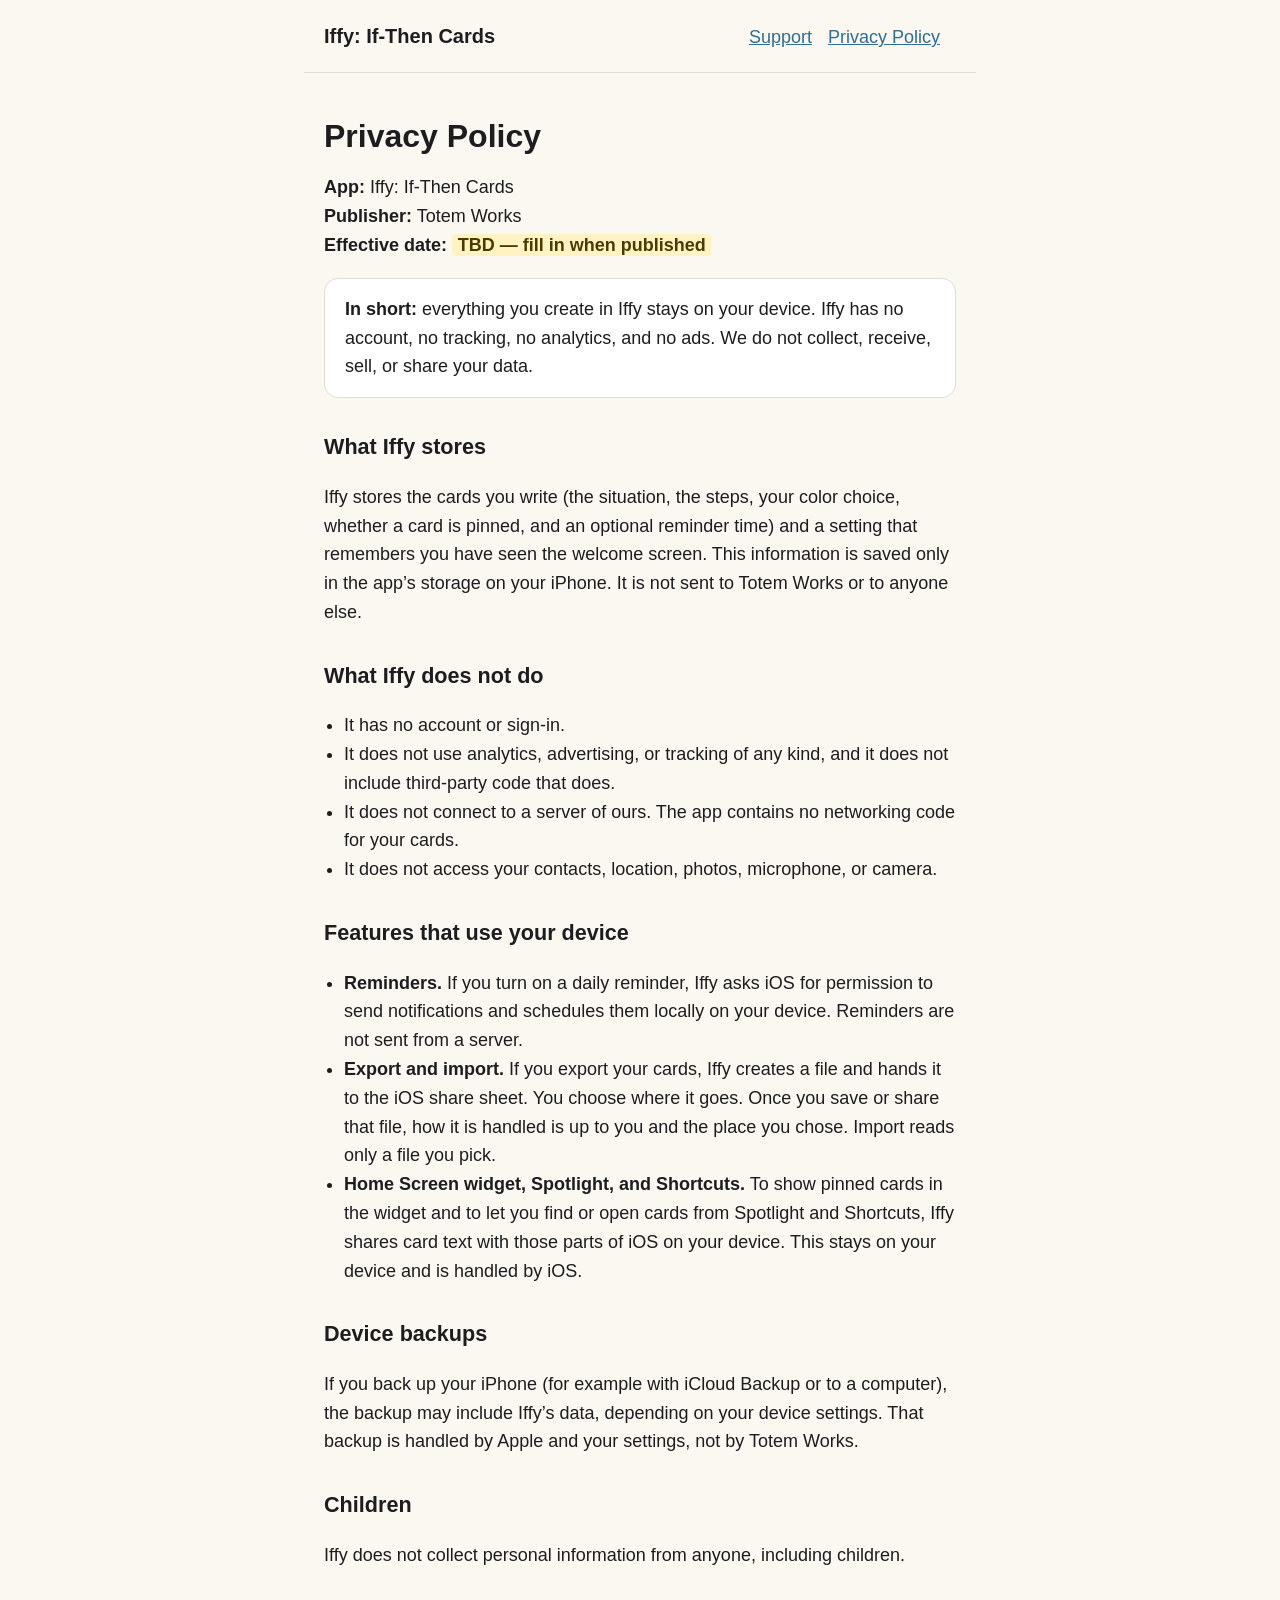
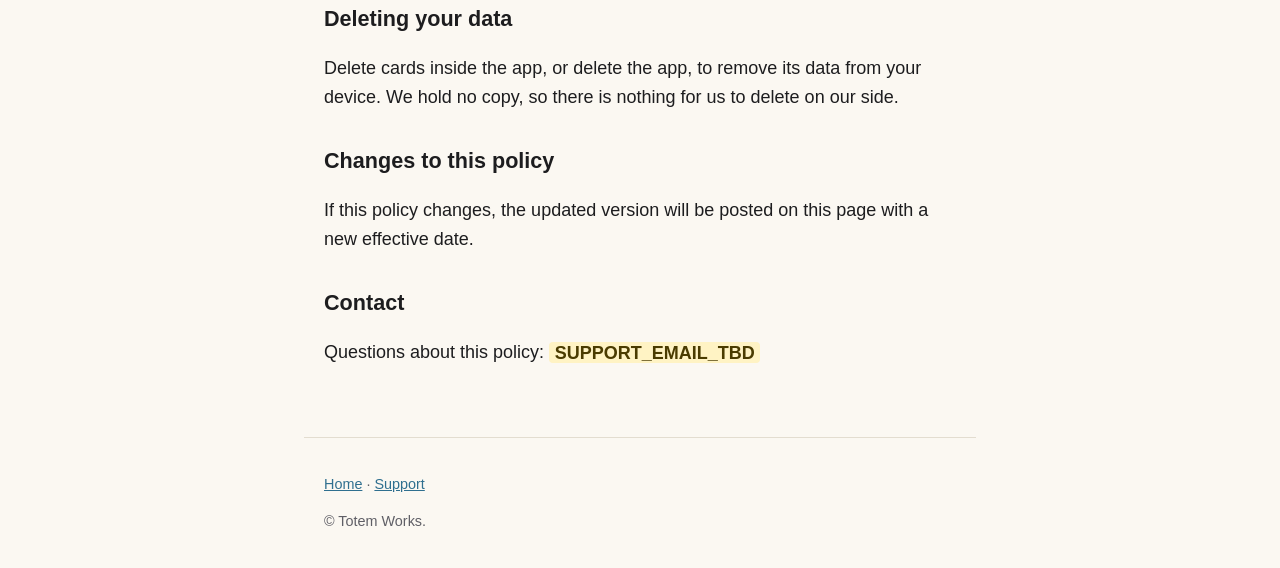
==== privacy.html @ 039c923c "Iffy support and privacy site" ====
<!DOCTYPE html>
<html lang="en">
<head>
  <meta charset="utf-8">
  <meta name="viewport" content="width=device-width, initial-scale=1">
  <title>Privacy Policy – Iffy: If-Then Cards</title>
  <meta name="description" content="Privacy policy for Iffy: If-Then Cards. All data stays on your device.">
  <link rel="stylesheet" href="style.css">
</head>
<body>
  <header>
    <a class="brand" href="index.html">Iffy: If-Then Cards</a>
    <nav><a href="support.html">Support</a><a href="privacy.html">Privacy Policy</a></nav>
  </header>
  <main>
    <h1>Privacy Policy</h1>
    <p><strong>App:</strong> Iffy: If-Then Cards<br>
    <strong>Publisher:</strong> Totem Works<br>
    <strong>Effective date:</strong> <span class="todo">TBD &mdash; fill in when published</span></p>

    <div class="card">
      <strong>In short:</strong> everything you create in Iffy stays on your device. Iffy has no account, no tracking, no analytics, and no ads. We do not collect, receive, sell, or share your data.
    </div>

    <h2>What Iffy stores</h2>
    <p>Iffy stores the cards you write (the situation, the steps, your color choice, whether a card is pinned, and an optional reminder time) and a setting that remembers you have seen the welcome screen. This information is saved only in the app&rsquo;s storage on your iPhone. It is not sent to Totem Works or to anyone else.</p>

    <h2>What Iffy does not do</h2>
    <ul>
      <li>It has no account or sign-in.</li>
      <li>It does not use analytics, advertising, or tracking of any kind, and it does not include third-party code that does.</li>
      <li>It does not connect to a server of ours. The app contains no networking code for your cards.</li>
      <li>It does not access your contacts, location, photos, microphone, or camera.</li>
    </ul>

    <h2>Features that use your device</h2>
    <ul>
      <li><strong>Reminders.</strong> If you turn on a daily reminder, Iffy asks iOS for permission to send notifications and schedules them locally on your device. Reminders are not sent from a server.</li>
      <li><strong>Export and import.</strong> If you export your cards, Iffy creates a file and hands it to the iOS share sheet. You choose where it goes. Once you save or share that file, how it is handled is up to you and the place you chose. Import reads only a file you pick.</li>
      <li><strong>Home Screen widget, Spotlight, and Shortcuts.</strong> To show pinned cards in the widget and to let you find or open cards from Spotlight and Shortcuts, Iffy shares card text with those parts of iOS on your device. This stays on your device and is handled by iOS.</li>
    </ul>

    <h2>Device backups</h2>
    <p>If you back up your iPhone (for example with iCloud Backup or to a computer), the backup may include Iffy&rsquo;s data, depending on your device settings. That backup is handled by Apple and your settings, not by Totem Works.</p>

    <h2>Children</h2>
    <p>Iffy does not collect personal information from anyone, including children.</p>

    <h2>Deleting your data</h2>
    <p>Delete cards inside the app, or delete the app, to remove its data from your device. We hold no copy, so there is nothing for us to delete on our side.</p>

    <h2>Changes to this policy</h2>
    <p>If this policy changes, the updated version will be posted on this page with a new effective date.</p>

    <h2>Contact</h2>
    <p>Questions about this policy: <span class="todo">SUPPORT_EMAIL_TBD</span></p>
  </main>
  <footer>
    <p><a href="index.html">Home</a> &middot; <a href="support.html">Support</a></p>
    <p>&copy; Totem Works.</p>
  </footer>
</body>
</html>
---- style.css ----
:root { color-scheme: light dark; --fg:#1d1d1f; --bg:#fbf8f2; --muted:#5f5f66; --accent:#2f6f8f; --card:#ffffff; --line:#e3ddd0; }
@media (prefers-color-scheme: dark) { :root { --fg:#f2f2f4; --bg:#17181a; --muted:#a4a4ad; --accent:#7fc0de; --card:#222427; --line:#34373b; } }
* { box-sizing: border-box; }
body { margin:0; font:18px/1.6 -apple-system, BlinkMacSystemFont, "Segoe UI", Roboto, Helvetica, Arial, sans-serif; color:var(--fg); background:var(--bg); }
header, main, footer { max-width: 42rem; margin: 0 auto; padding: 1.25rem; }
header { display:flex; flex-wrap:wrap; gap:.5rem 1.5rem; align-items:baseline; justify-content:space-between; border-bottom:1px solid var(--line); }
header .brand { font-weight:700; font-size:1.25rem; color:var(--fg); text-decoration:none; }
nav a { margin-right:1rem; color:var(--accent); }
h1 { font-size:2rem; line-height:1.2; margin:1.5rem 0 .75rem; }
h2 { font-size:1.35rem; margin:2rem 0 .5rem; }
a { color:var(--accent); }
.lead { font-size:1.2rem; color:var(--muted); }
.card { background:var(--card); border:1px solid var(--line); border-radius:14px; padding:1rem 1.25rem; margin:1rem 0; }
.todo { background:#fff3c4; color:#4a3b00; padding:.05rem .35rem; border-radius:4px; font-weight:600; }
footer { color:var(--muted); font-size:.9rem; border-top:1px solid var(--line); margin-top:2rem; }
ul { padding-left:1.25rem; }
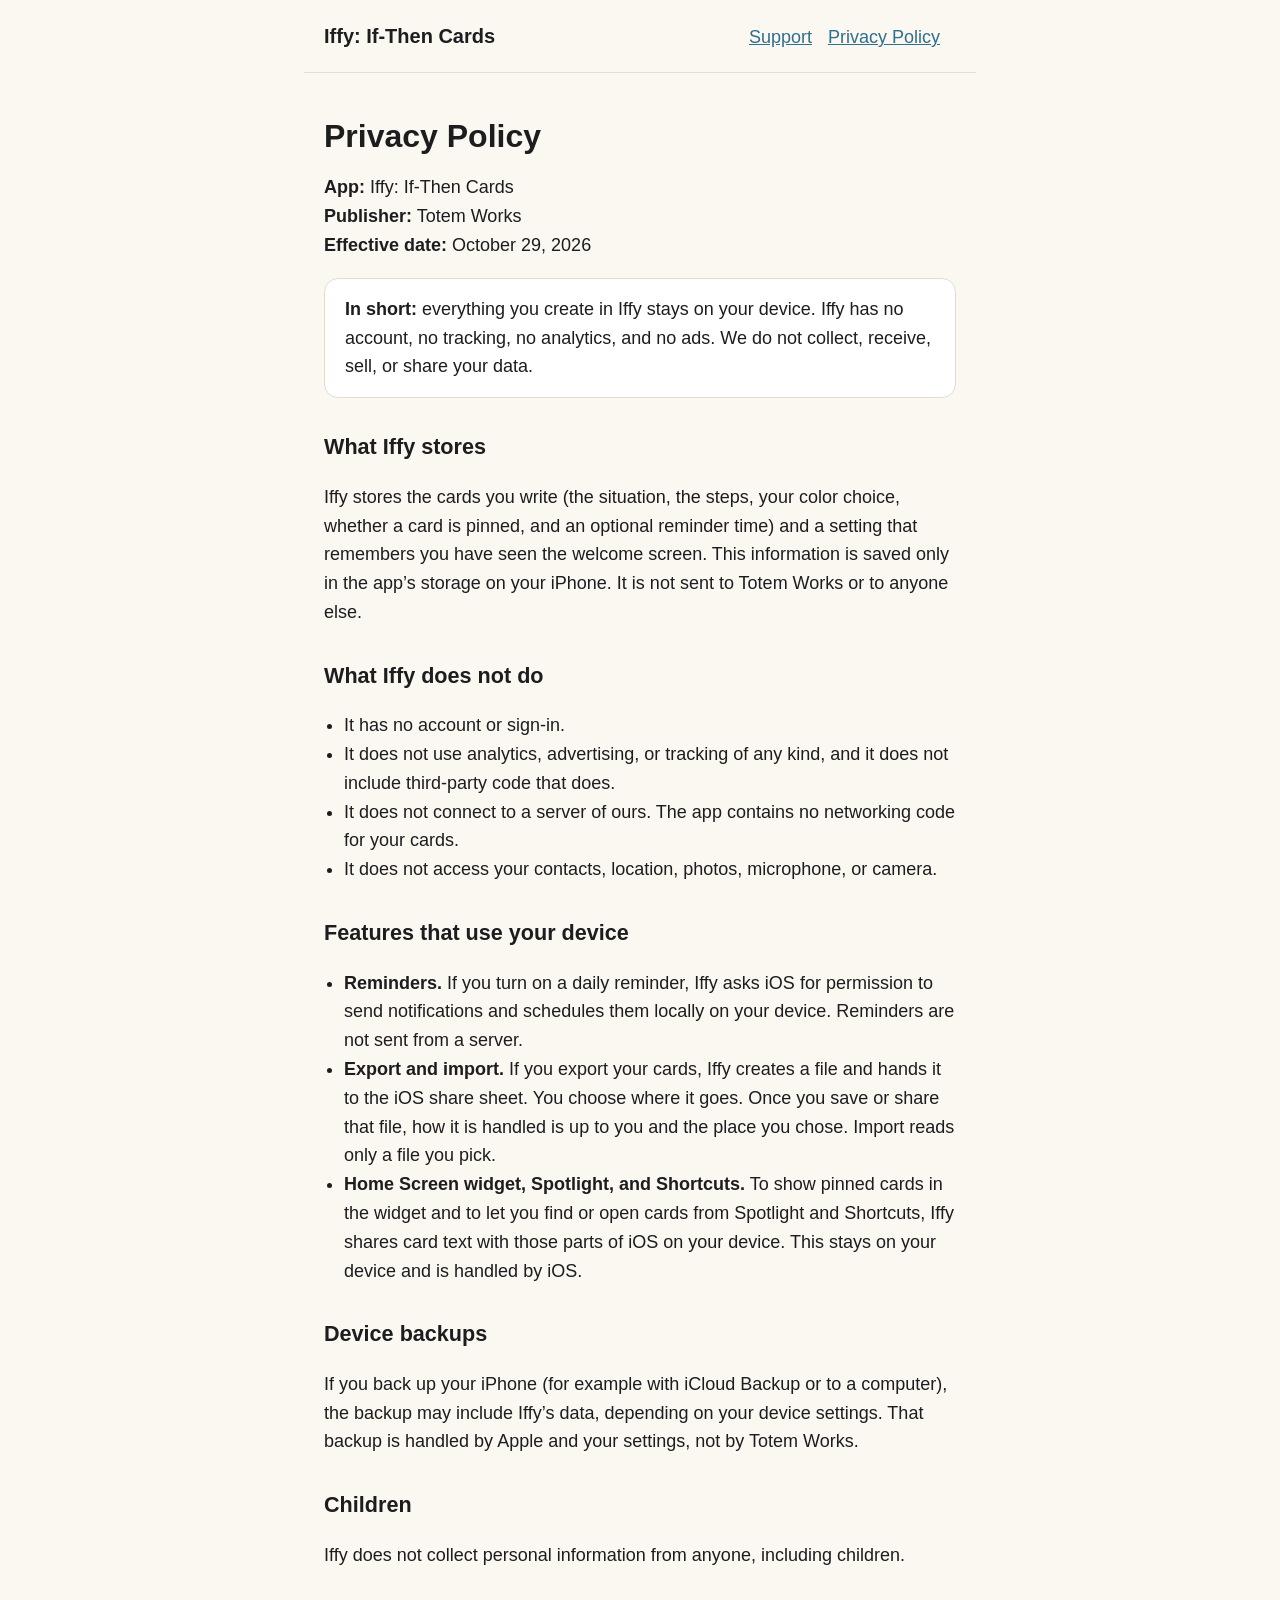
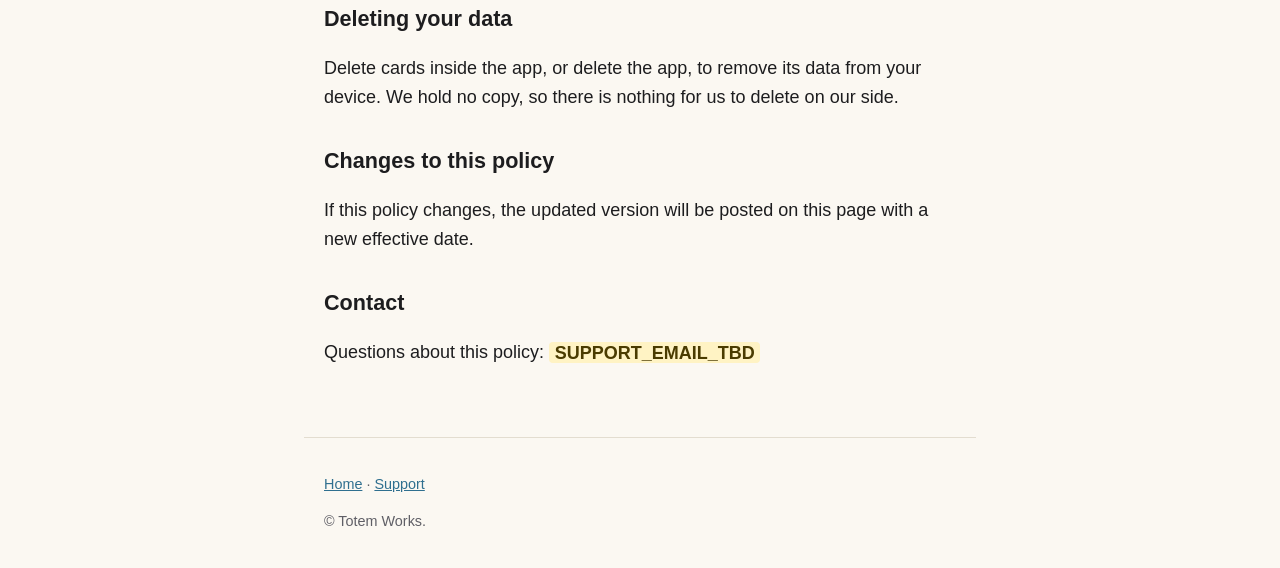
==== commit 8f2a5651: "Set privacy policy effective date" ====
--- a/privacy.html
+++ b/privacy.html
@@ -16,7 +16,7 @@
     <h1>Privacy Policy</h1>
     <p><strong>App:</strong> Iffy: If-Then Cards<br>
     <strong>Publisher:</strong> Totem Works<br>
-    <strong>Effective date:</strong> <span class="todo">TBD &mdash; fill in when published</span></p>
+    <strong>Effective date:</strong> October 29, 2026</p>
 
     <div class="card">
       <strong>In short:</strong> everything you create in Iffy stays on your device. Iffy has no account, no tracking, no analytics, and no ads. We do not collect, receive, sell, or share your data.
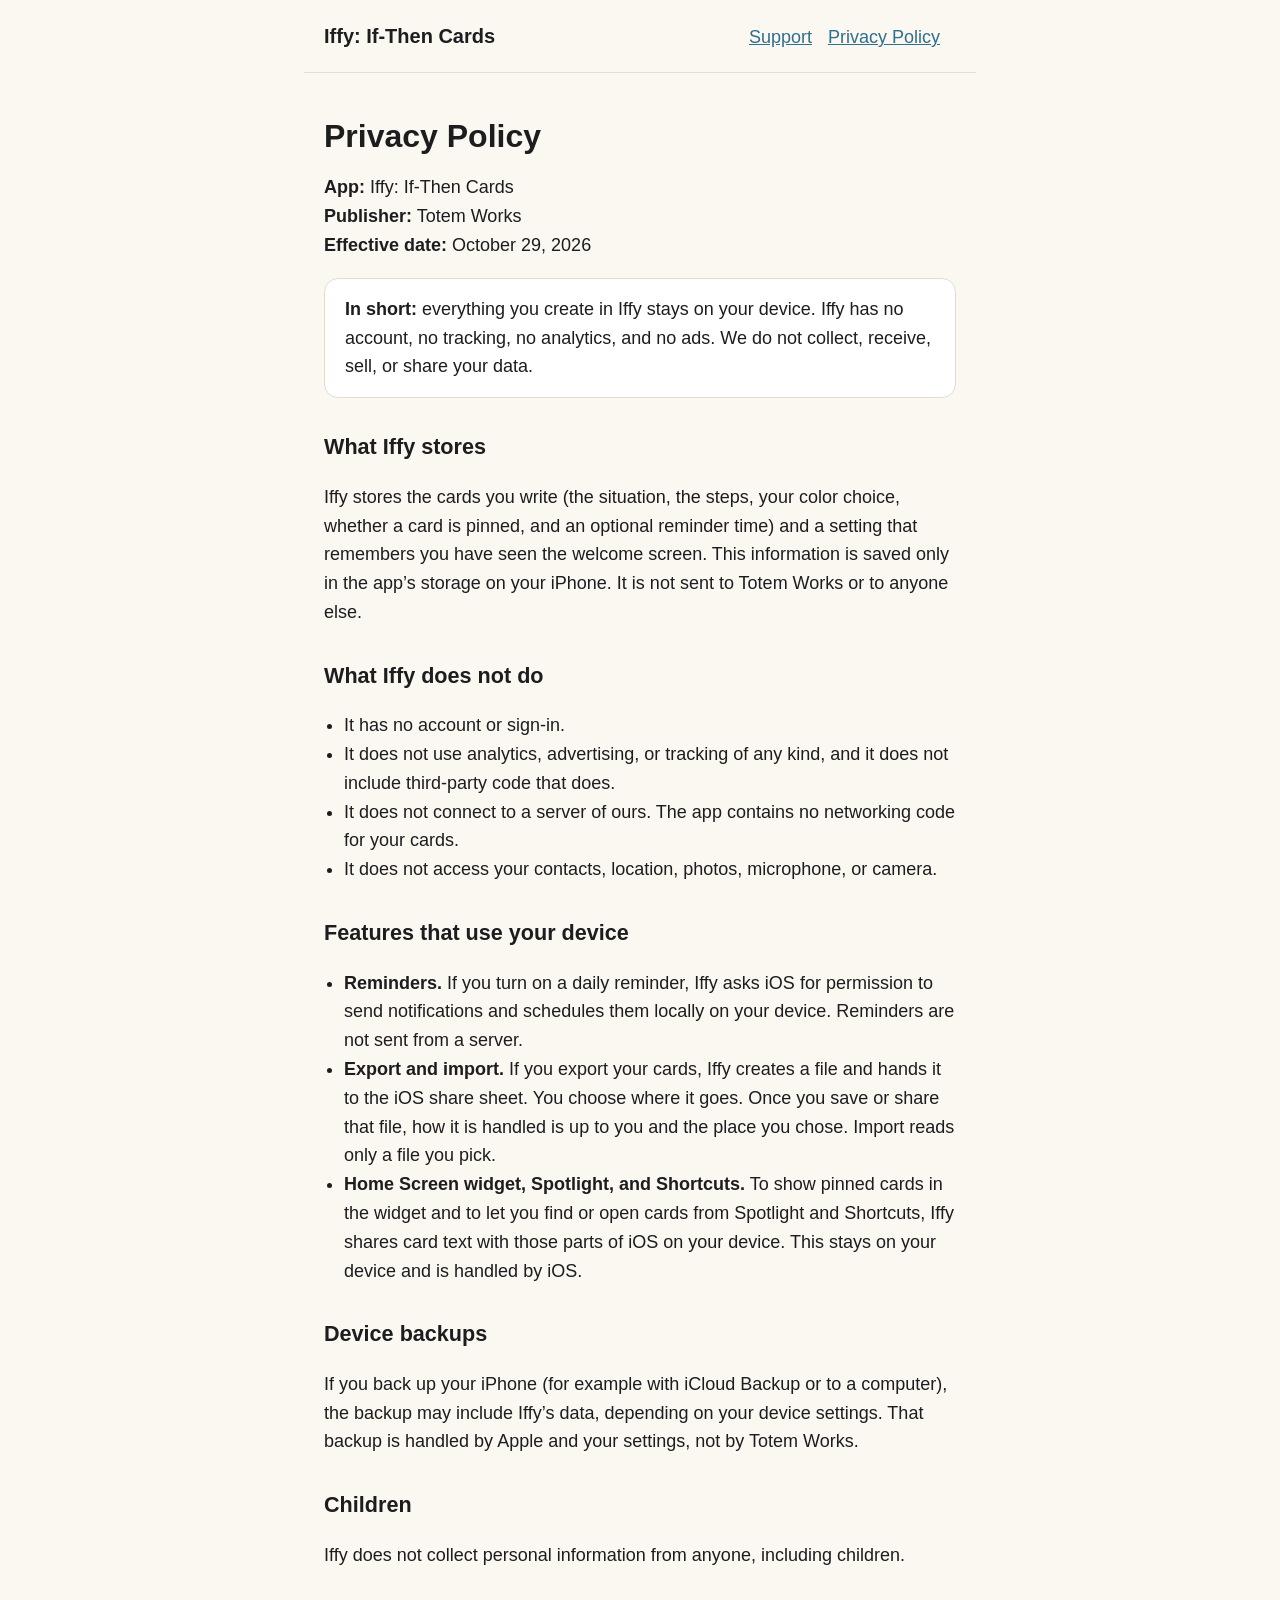
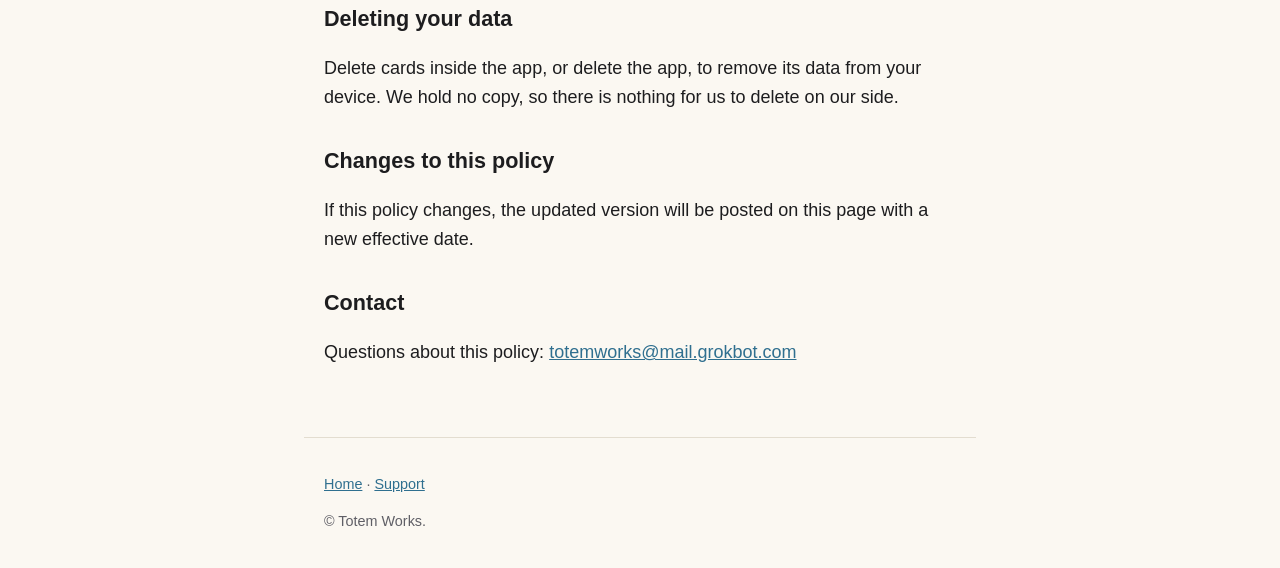
==== commit c0b0878b: "Add support email" ====
--- a/privacy.html
+++ b/privacy.html
@@ -53,7 +53,7 @@
     <p>If this policy changes, the updated version will be posted on this page with a new effective date.</p>
 
     <h2>Contact</h2>
-    <p>Questions about this policy: <span class="todo">SUPPORT_EMAIL_TBD</span></p>
+    <p>Questions about this policy: <a href="mailto:totemworks@mail.grokbot.com">totemworks@mail.grokbot.com</a></p>
   </main>
   <footer>
     <p><a href="index.html">Home</a> &middot; <a href="support.html">Support</a></p>
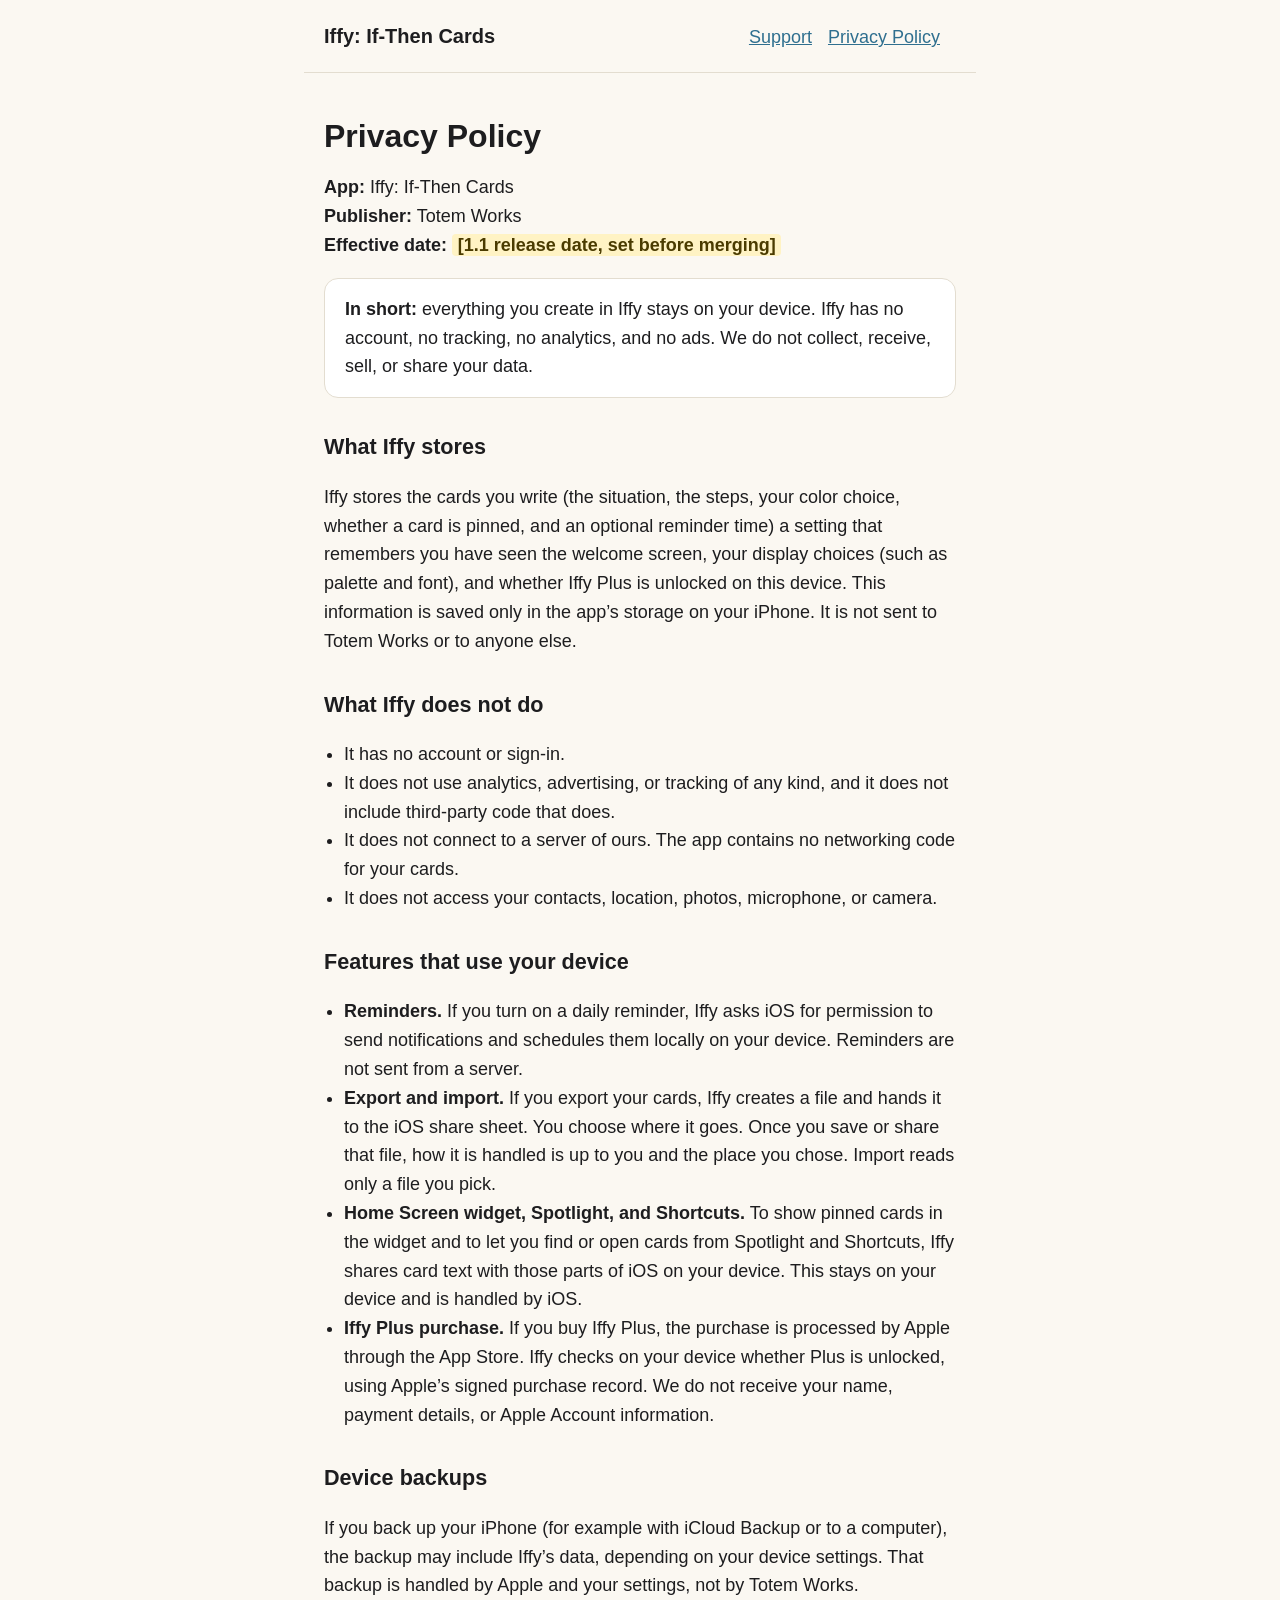
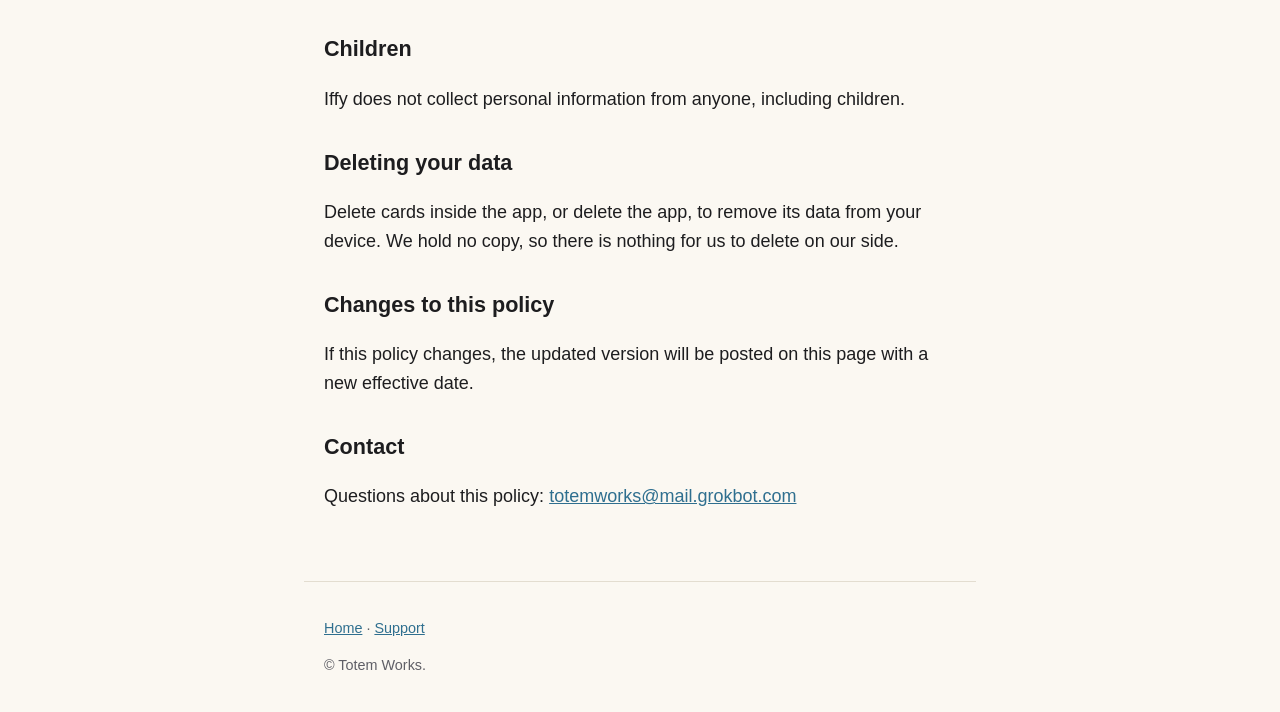
==== commit 84966571: "Privacy: add Iffy Plus purchase paragraph; effective date placeholder for 1.1 release" ====
--- a/privacy.html
+++ b/privacy.html
@@ -16,14 +16,14 @@
     <h1>Privacy Policy</h1>
     <p><strong>App:</strong> Iffy: If-Then Cards<br>
     <strong>Publisher:</strong> Totem Works<br>
-    <strong>Effective date:</strong> October 29, 2026</p>
+    <strong>Effective date:</strong> <span class="todo">[1.1 release date, set before merging]</span></p>
 
     <div class="card">
       <strong>In short:</strong> everything you create in Iffy stays on your device. Iffy has no account, no tracking, no analytics, and no ads. We do not collect, receive, sell, or share your data.
     </div>
 
     <h2>What Iffy stores</h2>
-    <p>Iffy stores the cards you write (the situation, the steps, your color choice, whether a card is pinned, and an optional reminder time) and a setting that remembers you have seen the welcome screen. This information is saved only in the app&rsquo;s storage on your iPhone. It is not sent to Totem Works or to anyone else.</p>
+    <p>Iffy stores the cards you write (the situation, the steps, your color choice, whether a card is pinned, and an optional reminder time) a setting that remembers you have seen the welcome screen, your display choices (such as palette and font), and whether Iffy Plus is unlocked on this device. This information is saved only in the app&rsquo;s storage on your iPhone. It is not sent to Totem Works or to anyone else.</p>
 
     <h2>What Iffy does not do</h2>
     <ul>
@@ -38,6 +38,7 @@
       <li><strong>Reminders.</strong> If you turn on a daily reminder, Iffy asks iOS for permission to send notifications and schedules them locally on your device. Reminders are not sent from a server.</li>
       <li><strong>Export and import.</strong> If you export your cards, Iffy creates a file and hands it to the iOS share sheet. You choose where it goes. Once you save or share that file, how it is handled is up to you and the place you chose. Import reads only a file you pick.</li>
       <li><strong>Home Screen widget, Spotlight, and Shortcuts.</strong> To show pinned cards in the widget and to let you find or open cards from Spotlight and Shortcuts, Iffy shares card text with those parts of iOS on your device. This stays on your device and is handled by iOS.</li>
+      <li><strong>Iffy Plus purchase.</strong> If you buy Iffy Plus, the purchase is processed by Apple through the App Store. Iffy checks on your device whether Plus is unlocked, using Apple&rsquo;s signed purchase record. We do not receive your name, payment details, or Apple Account information.</li>
     </ul>
 
     <h2>Device backups</h2>
